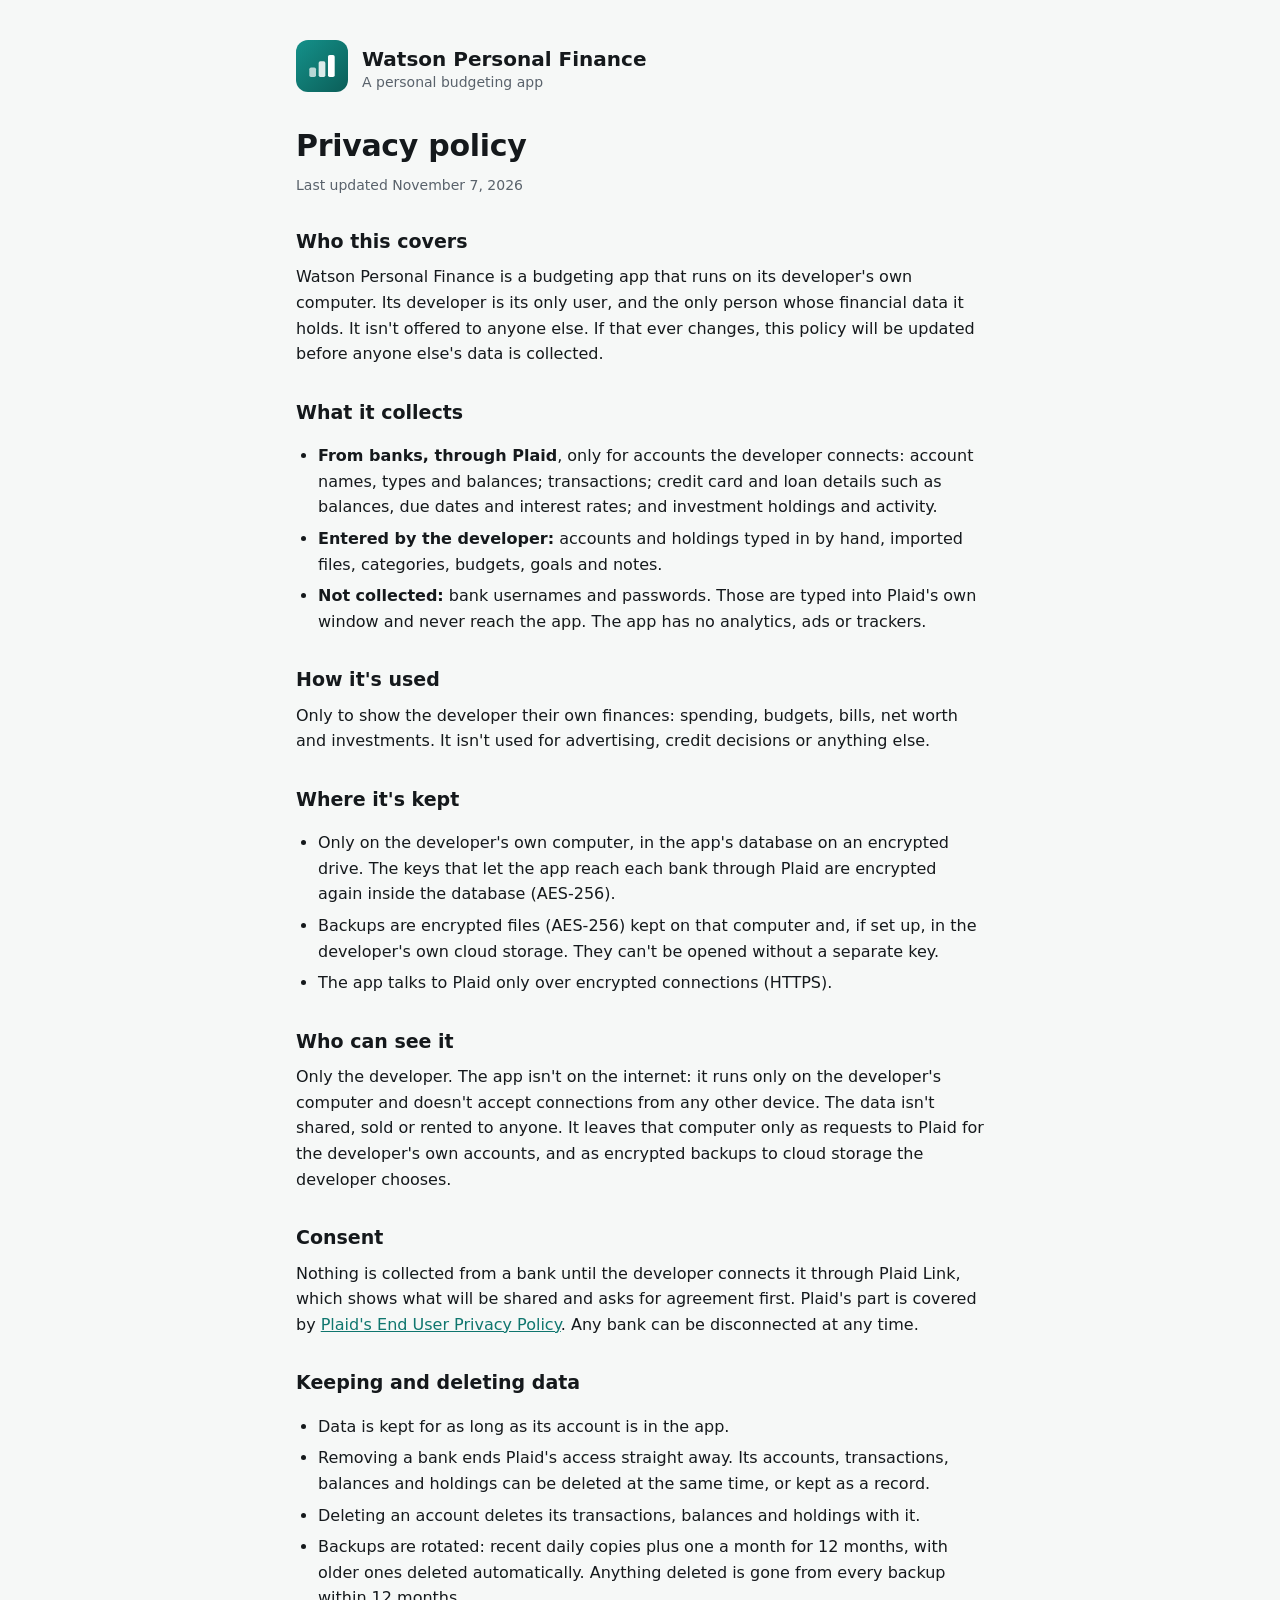
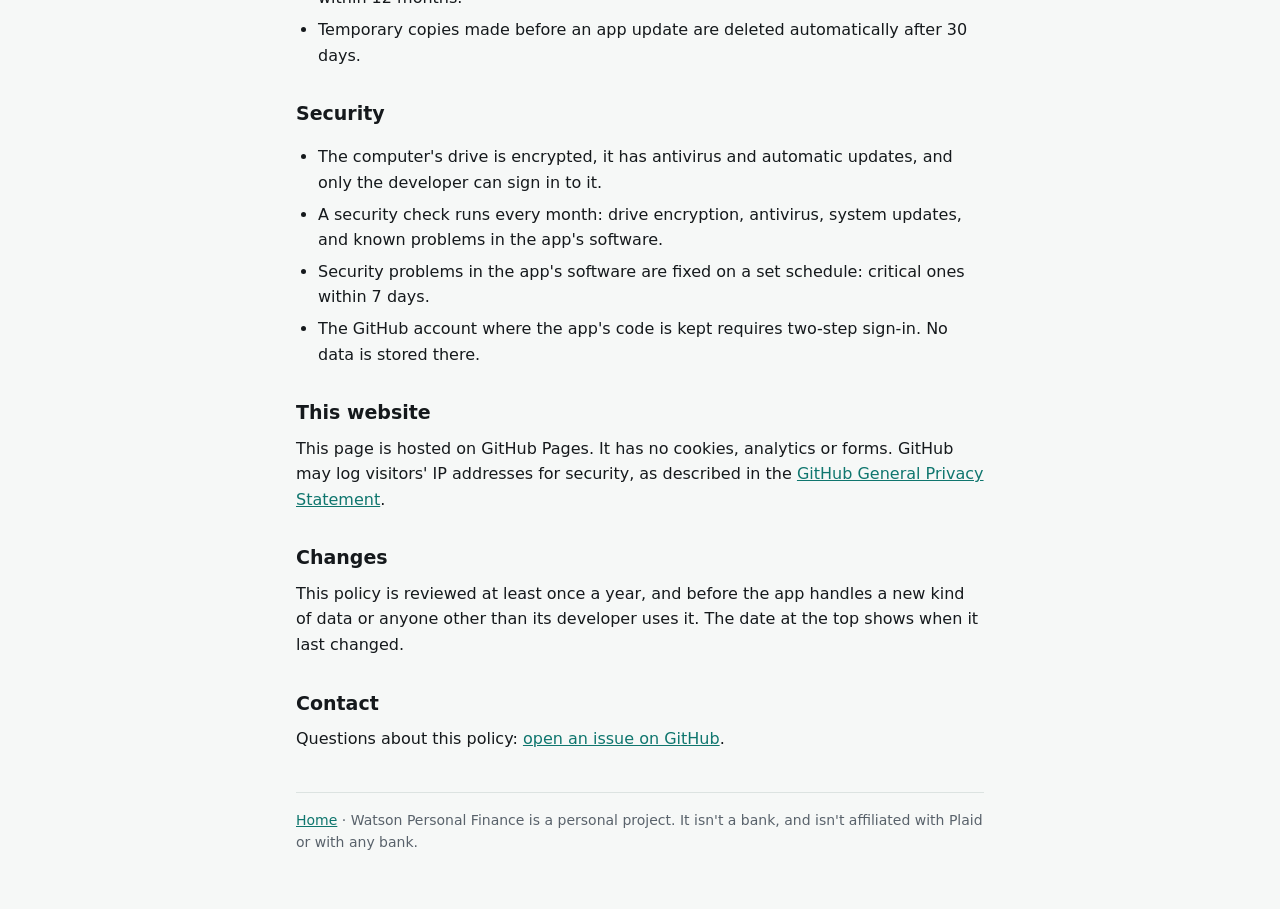
==== privacy.html @ dc4e4e14 "Public page and privacy policy Co-Authored-By: Claude Opus 5.5 <noreply@anthropic.com>" ====
<!doctype html>
<html lang="en">
  <head>
    <meta charset="utf-8" />
    <meta name="viewport" content="width=device-width, initial-scale=1" />
    <title>Privacy Policy · Watson Personal Finance</title>
    <meta name="description" content="Privacy policy for Watson Personal Finance: what it collects, where it's kept, who can see it, and how it's deleted." />
    <link rel="icon" href="icon.svg" type="image/svg+xml" />
    <link rel="icon" href="icon-1024.png" type="image/png" />
    <link rel="stylesheet" href="style.css" />
  </head>
  <body>
    <div class="wrap">
      <header class="site">
        <a href="./"><img src="icon.svg" alt="Watson Personal Finance home" /></a>
        <div>
          <div class="name">Watson Personal Finance</div>
          <div class="sub">A personal budgeting app</div>
        </div>
      </header>

      <main>
        <h1>Privacy policy</h1>
        <p class="meta">Last updated November 7, 2026</p>

        <h2>Who this covers</h2>
        <p>
          Watson Personal Finance is a budgeting app that runs on its developer's own computer. Its developer is its only user, and the only person whose
          financial data it holds. It isn't offered to anyone else. If that ever changes, this policy will be updated before anyone else's data is collected.
        </p>

        <h2>What it collects</h2>
        <ul>
          <li>
            <strong>From banks, through Plaid</strong>, only for accounts the developer connects: account names, types and balances; transactions; credit card
            and loan details such as balances, due dates and interest rates; and investment holdings and activity.
          </li>
          <li><strong>Entered by the developer:</strong> accounts and holdings typed in by hand, imported files, categories, budgets, goals and notes.</li>
          <li>
            <strong>Not collected:</strong> bank usernames and passwords. Those are typed into Plaid's own window and never reach the app. The app has no
            analytics, ads or trackers.
          </li>
        </ul>

        <h2>How it's used</h2>
        <p>
          Only to show the developer their own finances: spending, budgets, bills, net worth and investments. It isn't used for advertising, credit decisions or
          anything else.
        </p>

        <h2>Where it's kept</h2>
        <ul>
          <li>
            Only on the developer's own computer, in the app's database on an encrypted drive. The keys that let the app reach each bank through Plaid are
            encrypted again inside the database (AES-256).
          </li>
          <li>Backups are encrypted files (AES-256) kept on that computer and, if set up, in the developer's own cloud storage. They can't be opened without a separate key.</li>
          <li>The app talks to Plaid only over encrypted connections (HTTPS).</li>
        </ul>

        <h2>Who can see it</h2>
        <p>
          Only the developer. The app isn't on the internet: it runs only on the developer's computer and doesn't accept connections from any other device. The
          data isn't shared, sold or rented to anyone. It leaves that computer only as requests to Plaid for the developer's own accounts, and as encrypted
          backups to cloud storage the developer chooses.
        </p>

        <h2>Consent</h2>
        <p>
          Nothing is collected from a bank until the developer connects it through Plaid Link, which shows what will be shared and asks for agreement first.
          Plaid's part is covered by <a href="https://plaid.com/legal/#end-user-privacy-policy">Plaid's End User Privacy Policy</a>. Any bank can be
          disconnected at any time.
        </p>

        <h2>Keeping and deleting data</h2>
        <ul>
          <li>Data is kept for as long as its account is in the app.</li>
          <li>
            Removing a bank ends Plaid's access straight away. Its accounts, transactions, balances and holdings can be deleted at the same time, or kept as a
            record.
          </li>
          <li>Deleting an account deletes its transactions, balances and holdings with it.</li>
          <li>
            Backups are rotated: recent daily copies plus one a month for 12 months, with older ones deleted automatically. Anything deleted is gone from every
            backup within 12 months.
          </li>
          <li>Temporary copies made before an app update are deleted automatically after 30 days.</li>
        </ul>

        <h2>Security</h2>
        <ul>
          <li>The computer's drive is encrypted, it has antivirus and automatic updates, and only the developer can sign in to it.</li>
          <li>A security check runs every month: drive encryption, antivirus, system updates, and known problems in the app's software.</li>
          <li>Security problems in the app's software are fixed on a set schedule: critical ones within 7 days.</li>
          <li>The GitHub account where the app's code is kept requires two-step sign-in. No data is stored there.</li>
        </ul>

        <h2>This website</h2>
        <p>
          This page is hosted on GitHub Pages. It has no cookies, analytics or forms. GitHub may log visitors' IP addresses for security, as described in the
          <a href="https://docs.github.com/en/site-policy/privacy-policies/github-general-privacy-statement">GitHub General Privacy Statement</a>.
        </p>

        <h2>Changes</h2>
        <p>
          This policy is reviewed at least once a year, and before the app handles a new kind of data or anyone other than its developer uses it. The date at
          the top shows when it last changed.
        </p>

        <h2>Contact</h2>
        <p>Questions about this policy: <a href="https://github.com/bdub243/personal-finance/issues">open an issue on GitHub</a>.</p>
      </main>

      <footer><a href="./">Home</a> · Watson Personal Finance is a personal project. It isn't a bank, and isn't affiliated with Plaid or with any bank.</footer>
    </div>
  </body>
</html>
---- style.css ----
:root {
  --bg: #f6f8f7;
  --panel: #ffffff;
  --text: #15191c;
  --muted: #59626b;
  --line: #dce3e1;
  --accent: #0f766e;
  --accent-soft: #e5f2f0;
  color-scheme: light;
}

@media (prefers-color-scheme: dark) {
  :root {
    --bg: #0e1312;
    --panel: #151c1b;
    --text: #e7ecea;
    --muted: #9ba7a4;
    --line: #26302e;
    --accent: #5eead4;
    --accent-soft: #12302c;
    color-scheme: dark;
  }
}

* {
  box-sizing: border-box;
}

html {
  -webkit-text-size-adjust: 100%;
}

body {
  margin: 0;
  background: var(--bg);
  color: var(--text);
  font: 16px/1.6 system-ui, -apple-system, "Segoe UI", Roboto, Arial, sans-serif;
}

.wrap {
  max-width: 720px;
  margin: 0 auto;
  padding: 40px 16px 56px;
}

header.site {
  display: flex;
  align-items: center;
  gap: 14px;
  margin-bottom: 28px;
}

header.site img {
  width: 52px;
  height: 52px;
  border-radius: 12px;
  flex: none;
}

header.site .name {
  font-size: 20px;
  font-weight: 650;
  line-height: 1.2;
}

header.site .sub {
  color: var(--muted);
  font-size: 14px;
}

a {
  color: var(--accent);
}

h1 {
  font-size: 30px;
  line-height: 1.2;
  margin: 0 0 10px;
  letter-spacing: -0.01em;
}

h2 {
  font-size: 19px;
  margin: 30px 0 8px;
}

p,
li {
  margin: 6px 0;
}

ul {
  padding-left: 22px;
}

.lead {
  font-size: 18px;
  color: var(--muted);
  margin-bottom: 22px;
}

.card {
  background: var(--panel);
  border: 1px solid var(--line);
  border-radius: 14px;
  padding: 18px 20px;
  margin: 18px 0;
}

.card h2 {
  margin-top: 0;
}

.facts {
  display: grid;
  grid-template-columns: repeat(auto-fit, minmax(200px, 1fr));
  gap: 12px;
  margin: 22px 0;
}

.facts div {
  background: var(--accent-soft);
  border-radius: 12px;
  padding: 14px 16px;
  font-size: 15px;
}

.facts strong {
  display: block;
  margin-bottom: 2px;
}

.meta {
  color: var(--muted);
  font-size: 14px;
}

.button {
  display: inline-block;
  background: var(--accent);
  color: var(--bg);
  text-decoration: none;
  font-weight: 600;
  padding: 10px 18px;
  border-radius: 10px;
  margin-top: 4px;
}

footer {
  border-top: 1px solid var(--line);
  margin-top: 40px;
  padding-top: 16px;
  color: var(--muted);
  font-size: 14px;
}
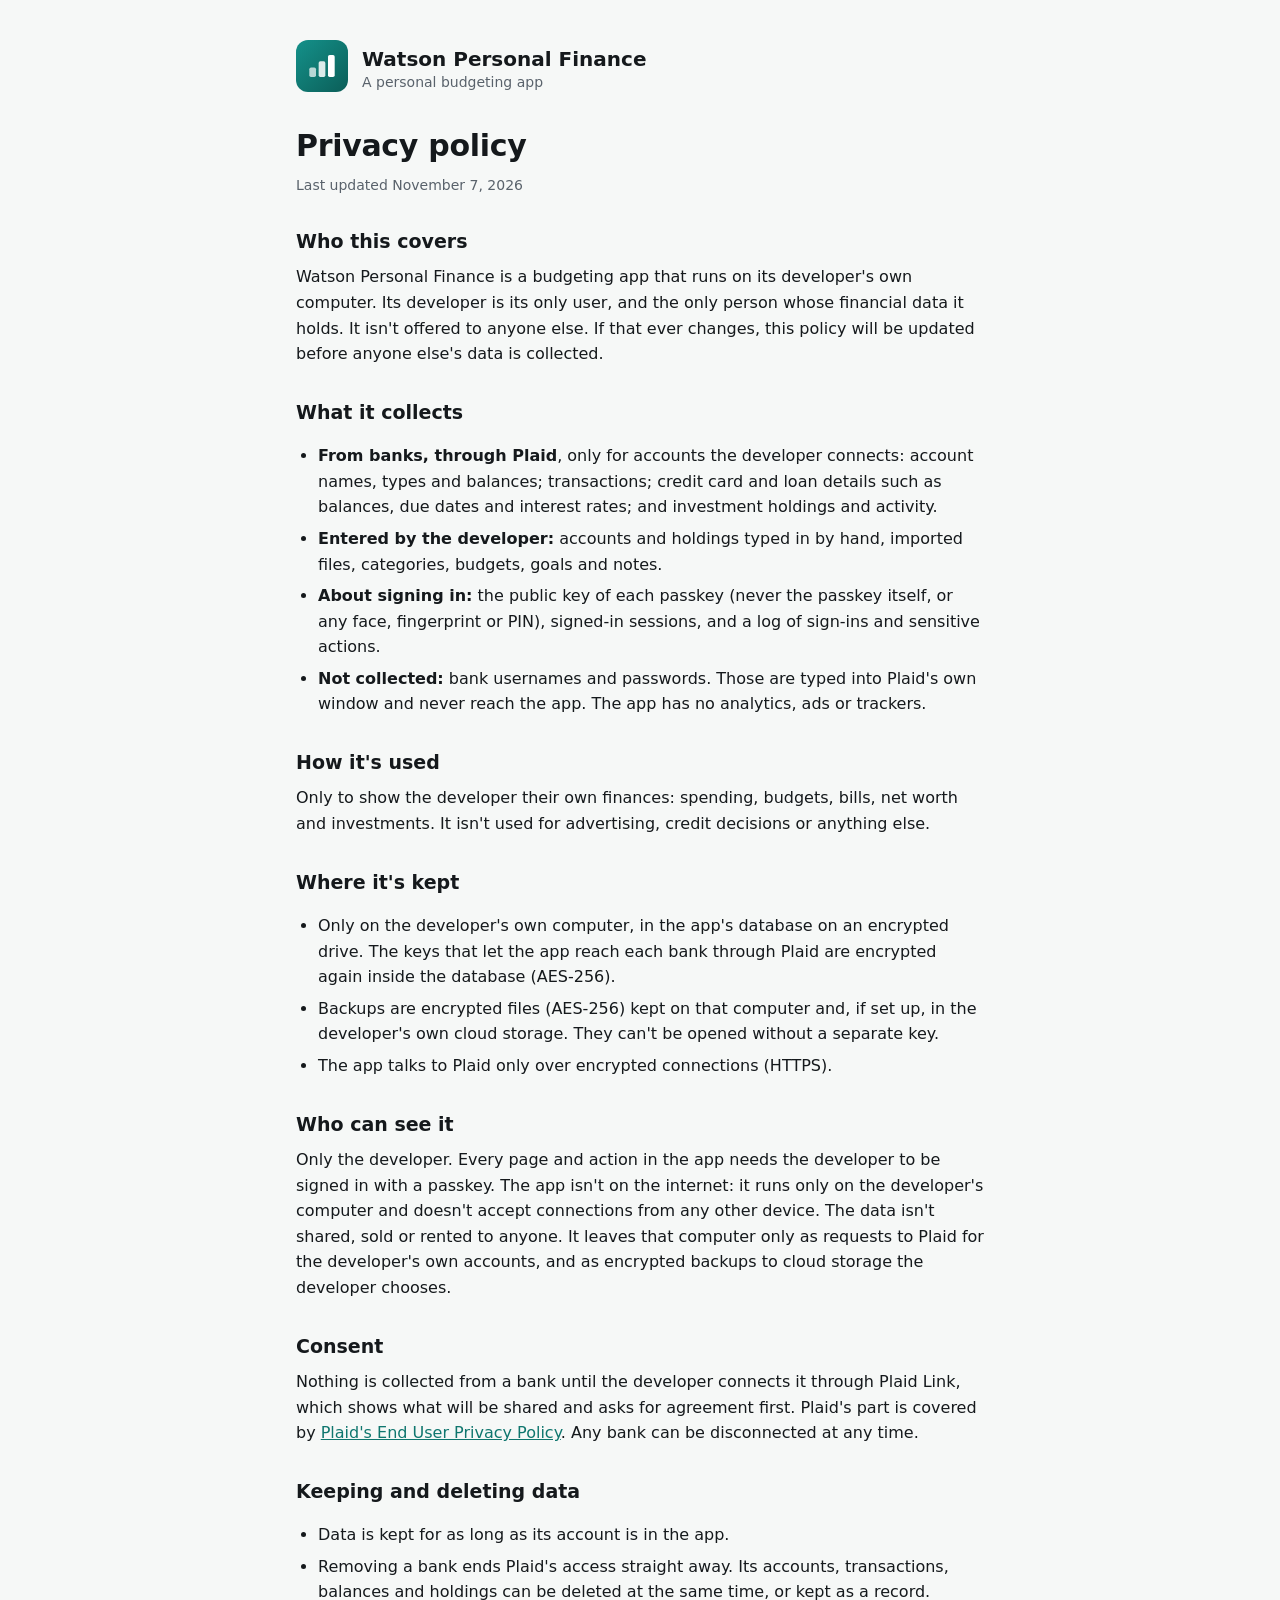
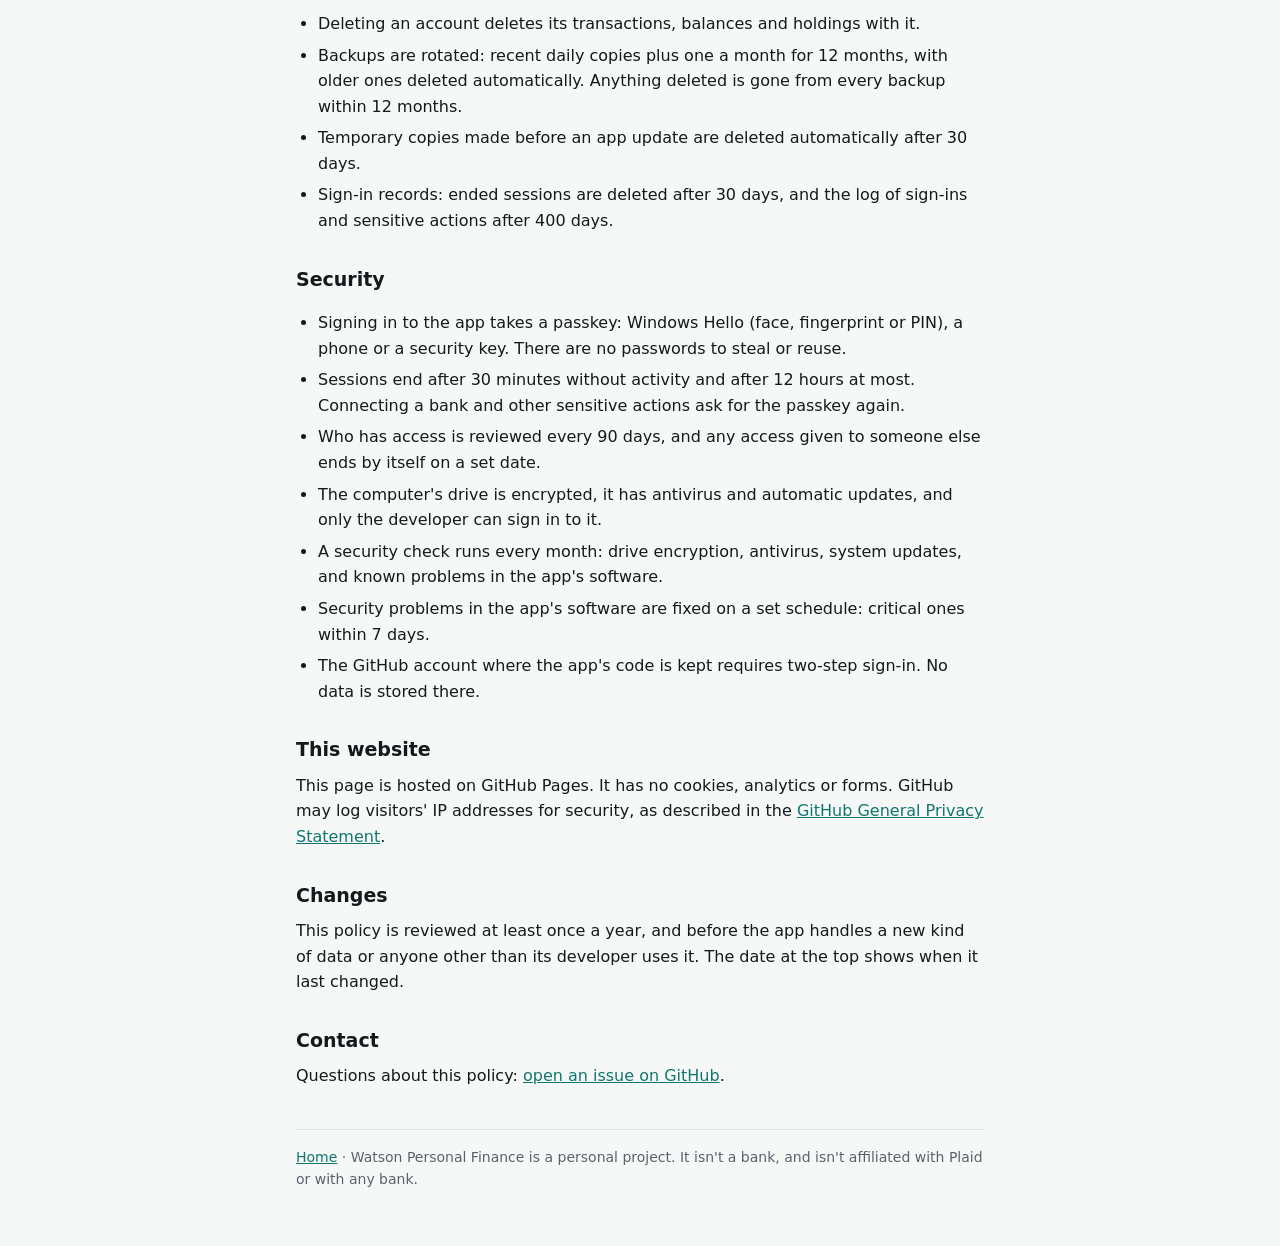
==== commit 428f9153: "Privacy policy: passkey sign-in, sessions, access reviews, sign-in record retention Co-Authored-By: " ====
--- a/privacy.html
+++ b/privacy.html
@@ -37,6 +37,10 @@
           </li>
           <li><strong>Entered by the developer:</strong> accounts and holdings typed in by hand, imported files, categories, budgets, goals and notes.</li>
           <li>
+            <strong>About signing in:</strong> the public key of each passkey (never the passkey itself, or any face, fingerprint or PIN), signed-in sessions,
+            and a log of sign-ins and sensitive actions.
+          </li>
+          <li>
             <strong>Not collected:</strong> bank usernames and passwords. Those are typed into Plaid's own window and never reach the app. The app has no
             analytics, ads or trackers.
           </li>
@@ -60,8 +64,8 @@
 
         <h2>Who can see it</h2>
         <p>
-          Only the developer. The app isn't on the internet: it runs only on the developer's computer and doesn't accept connections from any other device. The
-          data isn't shared, sold or rented to anyone. It leaves that computer only as requests to Plaid for the developer's own accounts, and as encrypted
+          Only the developer. Every page and action in the app needs the developer to be signed in with a passkey. The app isn't on the internet: it runs only
+          on the developer's computer and doesn't accept connections from any other device. The data isn't shared, sold or rented to anyone. It leaves that computer only as requests to Plaid for the developer's own accounts, and as encrypted
           backups to cloud storage the developer chooses.
         </p>
 
@@ -85,10 +89,18 @@
             backup within 12 months.
           </li>
           <li>Temporary copies made before an app update are deleted automatically after 30 days.</li>
+          <li>Sign-in records: ended sessions are deleted after 30 days, and the log of sign-ins and sensitive actions after 400 days.</li>
         </ul>
 
         <h2>Security</h2>
         <ul>
+          <li>
+            Signing in to the app takes a passkey: Windows Hello (face, fingerprint or PIN), a phone or a security key. There are no passwords to steal or reuse.
+          </li>
+          <li>
+            Sessions end after 30 minutes without activity and after 12 hours at most. Connecting a bank and other sensitive actions ask for the passkey again.
+          </li>
+          <li>Who has access is reviewed every 90 days, and any access given to someone else ends by itself on a set date.</li>
           <li>The computer's drive is encrypted, it has antivirus and automatic updates, and only the developer can sign in to it.</li>
           <li>A security check runs every month: drive encryption, antivirus, system updates, and known problems in the app's software.</li>
           <li>Security problems in the app's software are fixed on a set schedule: critical ones within 7 days.</li>
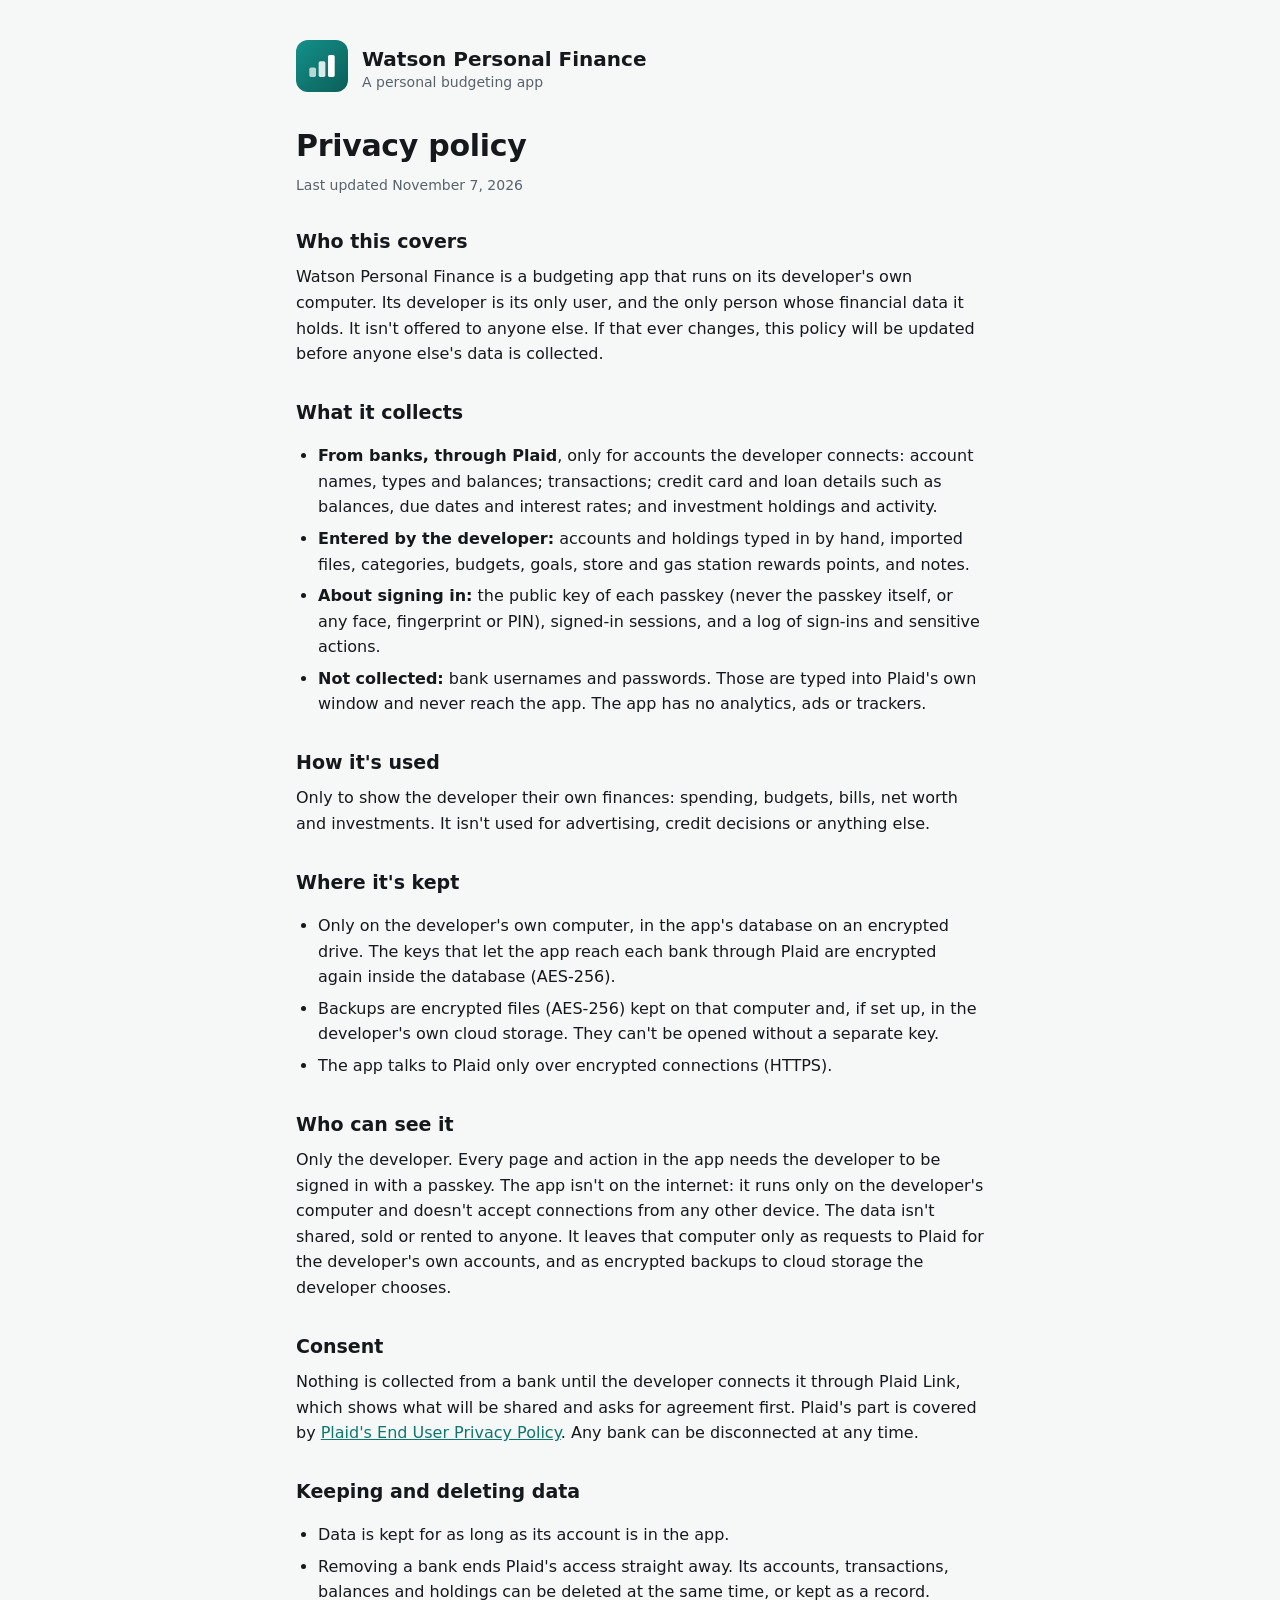
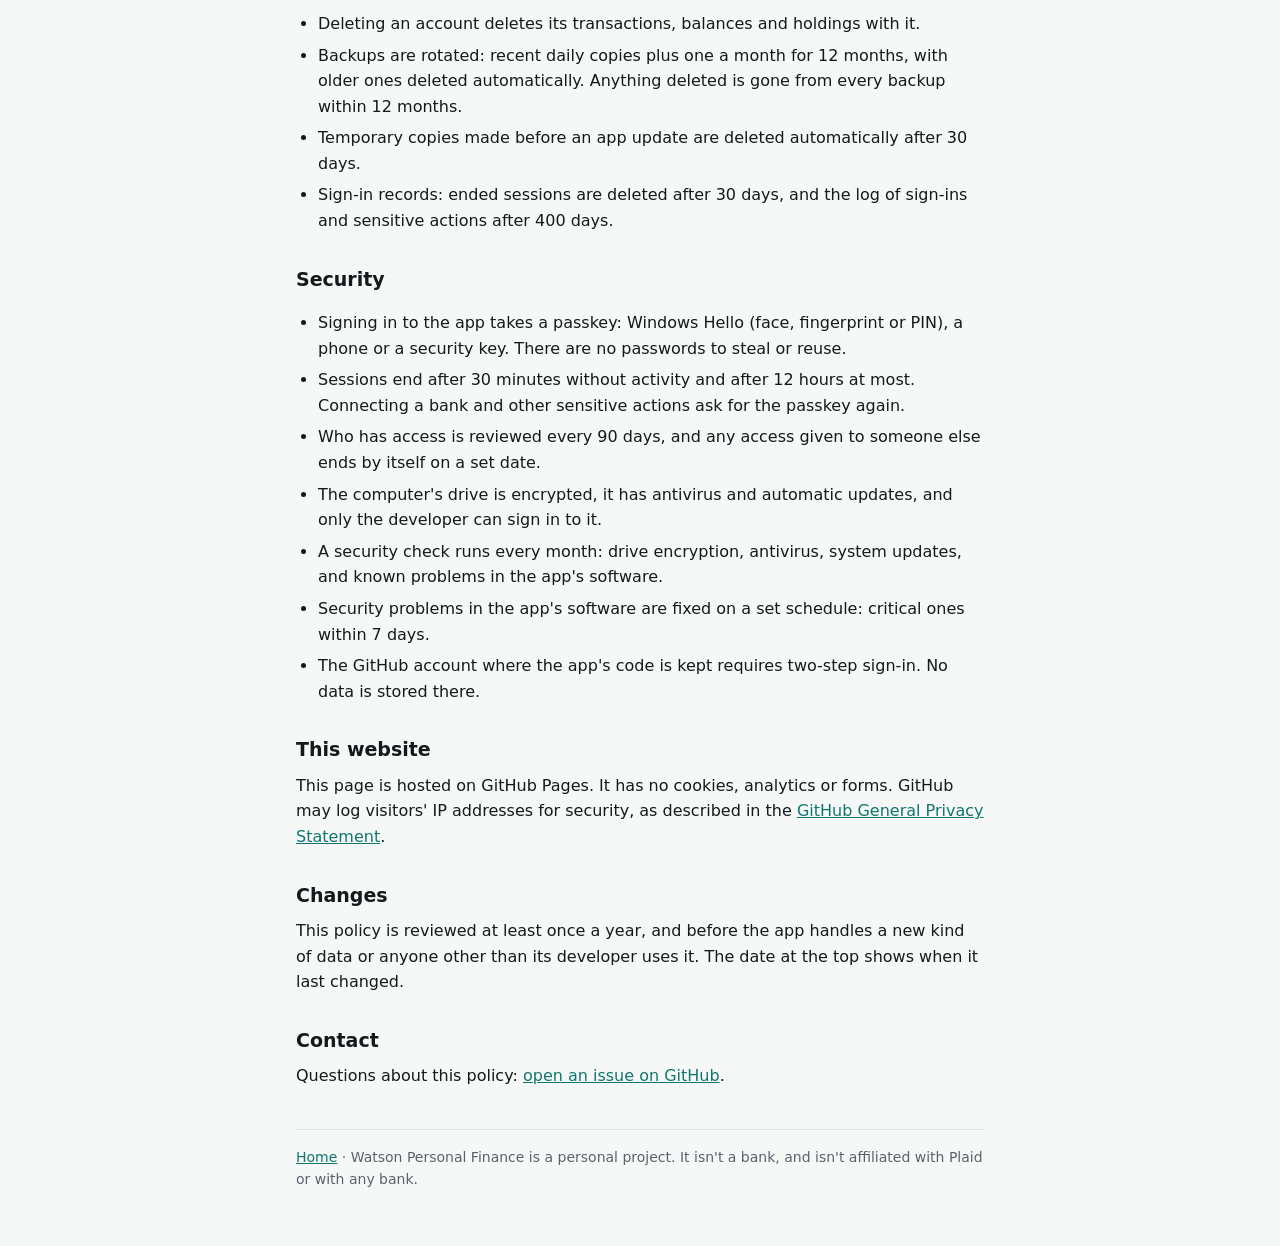
==== commit bdd2d192: "Privacy policy: list rewards points among the data the developer types in Co-Authored-By: Claude Opu" ====
--- a/privacy.html
+++ b/privacy.html
@@ -35,7 +35,10 @@
             <strong>From banks, through Plaid</strong>, only for accounts the developer connects: account names, types and balances; transactions; credit card
             and loan details such as balances, due dates and interest rates; and investment holdings and activity.
           </li>
-          <li><strong>Entered by the developer:</strong> accounts and holdings typed in by hand, imported files, categories, budgets, goals and notes.</li>
+          <li>
+            <strong>Entered by the developer:</strong> accounts and holdings typed in by hand, imported files, categories, budgets, goals, store and gas station
+            rewards points, and notes.
+          </li>
           <li>
             <strong>About signing in:</strong> the public key of each passkey (never the passkey itself, or any face, fingerprint or PIN), signed-in sessions,
             and a log of sign-ins and sensitive actions.
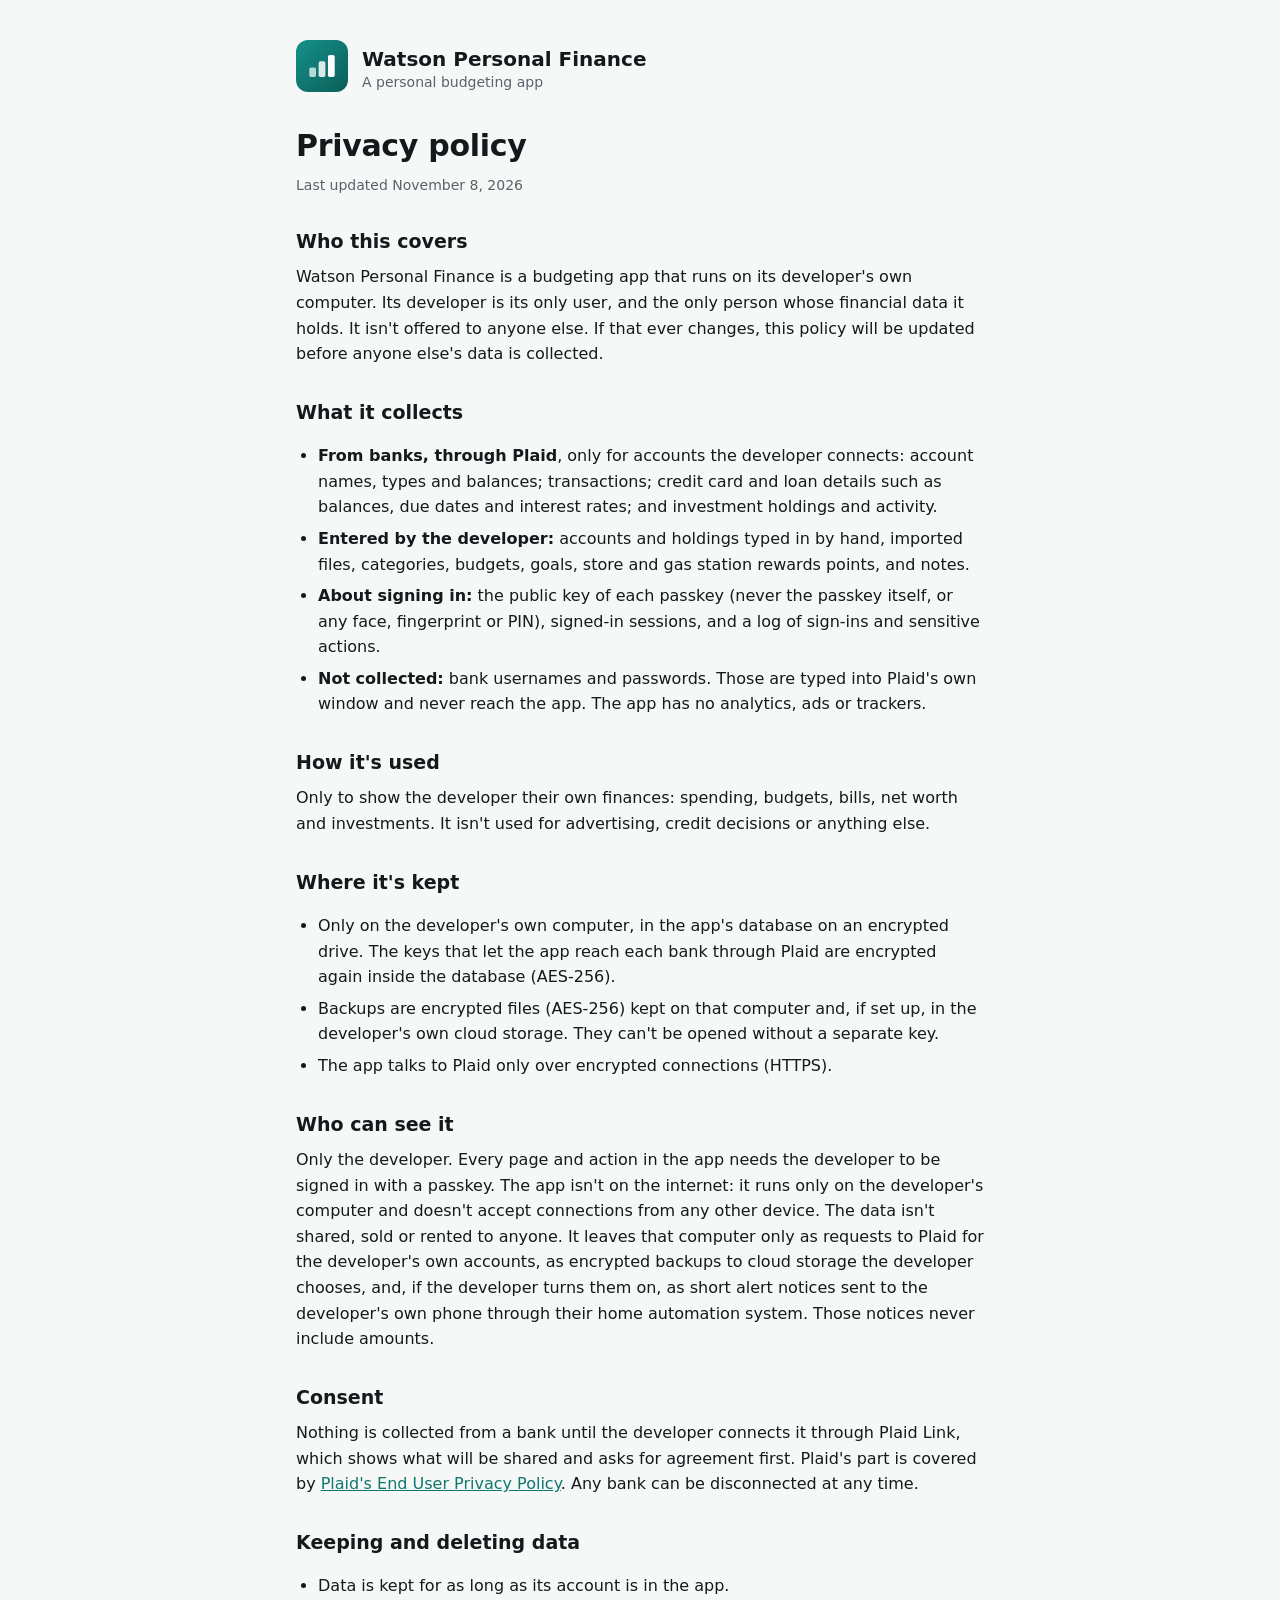
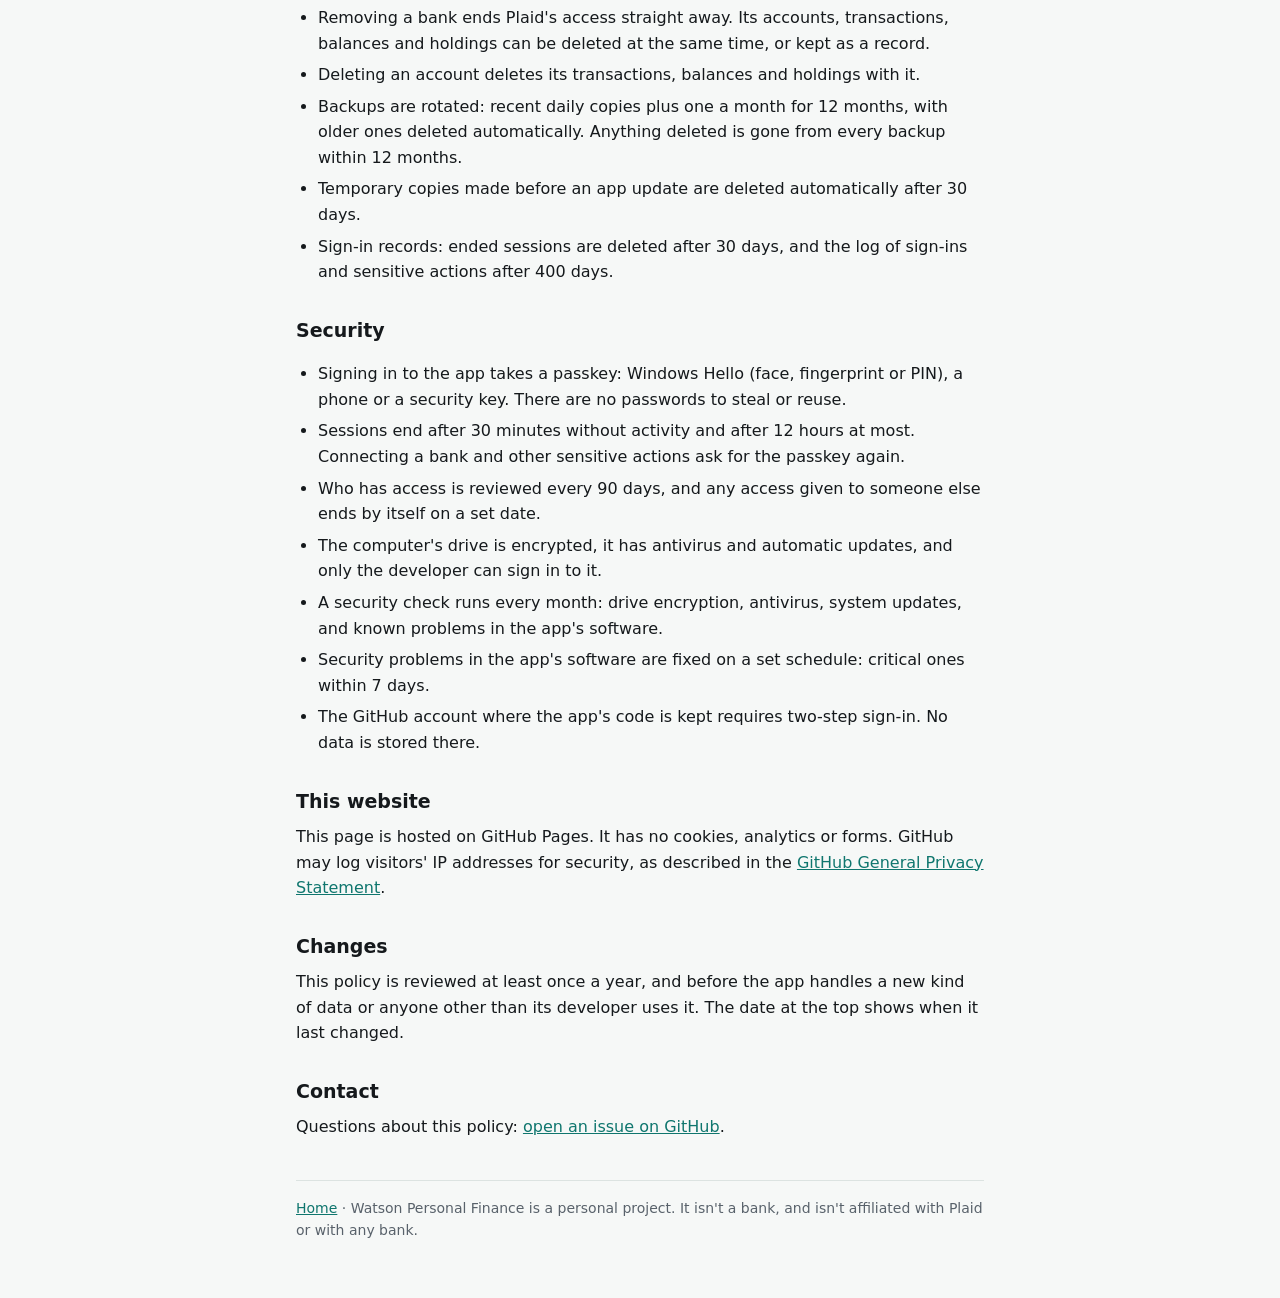
==== commit 564b852f: "Privacy policy: optional alert notices to the developer's phone, never with amounts Co-Authored-By: " ====
--- a/privacy.html
+++ b/privacy.html
@@ -21,7 +21,7 @@
 
       <main>
         <h1>Privacy policy</h1>
-        <p class="meta">Last updated November 7, 2026</p>
+        <p class="meta">Last updated November 8, 2026</p>
 
         <h2>Who this covers</h2>
         <p>
@@ -68,8 +68,9 @@
         <h2>Who can see it</h2>
         <p>
           Only the developer. Every page and action in the app needs the developer to be signed in with a passkey. The app isn't on the internet: it runs only
-          on the developer's computer and doesn't accept connections from any other device. The data isn't shared, sold or rented to anyone. It leaves that computer only as requests to Plaid for the developer's own accounts, and as encrypted
-          backups to cloud storage the developer chooses.
+          on the developer's computer and doesn't accept connections from any other device. The data isn't shared, sold or rented to anyone. It leaves that computer only as requests to Plaid for the developer's own accounts, as encrypted
+          backups to cloud storage the developer chooses, and, if the developer turns them on, as short alert notices sent to the developer's own phone through
+          their home automation system. Those notices never include amounts.
         </p>
 
         <h2>Consent</h2>
